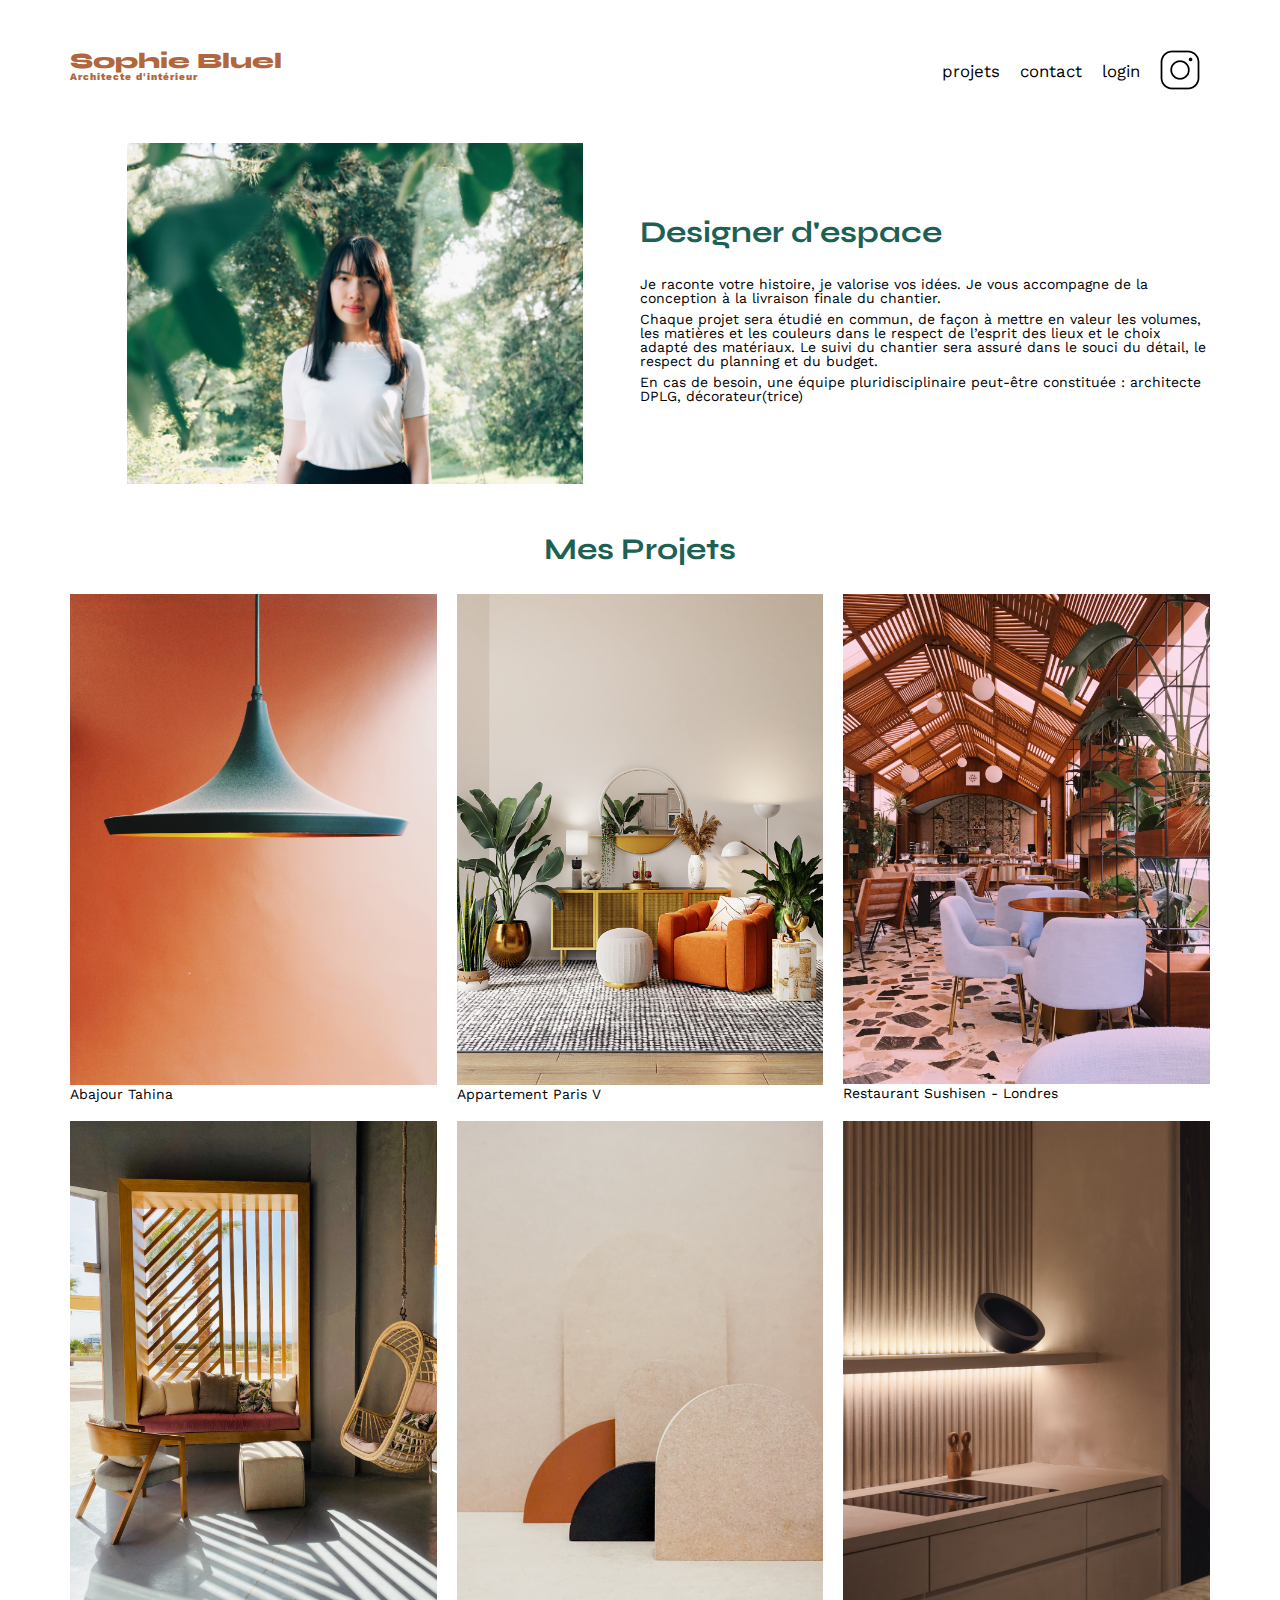
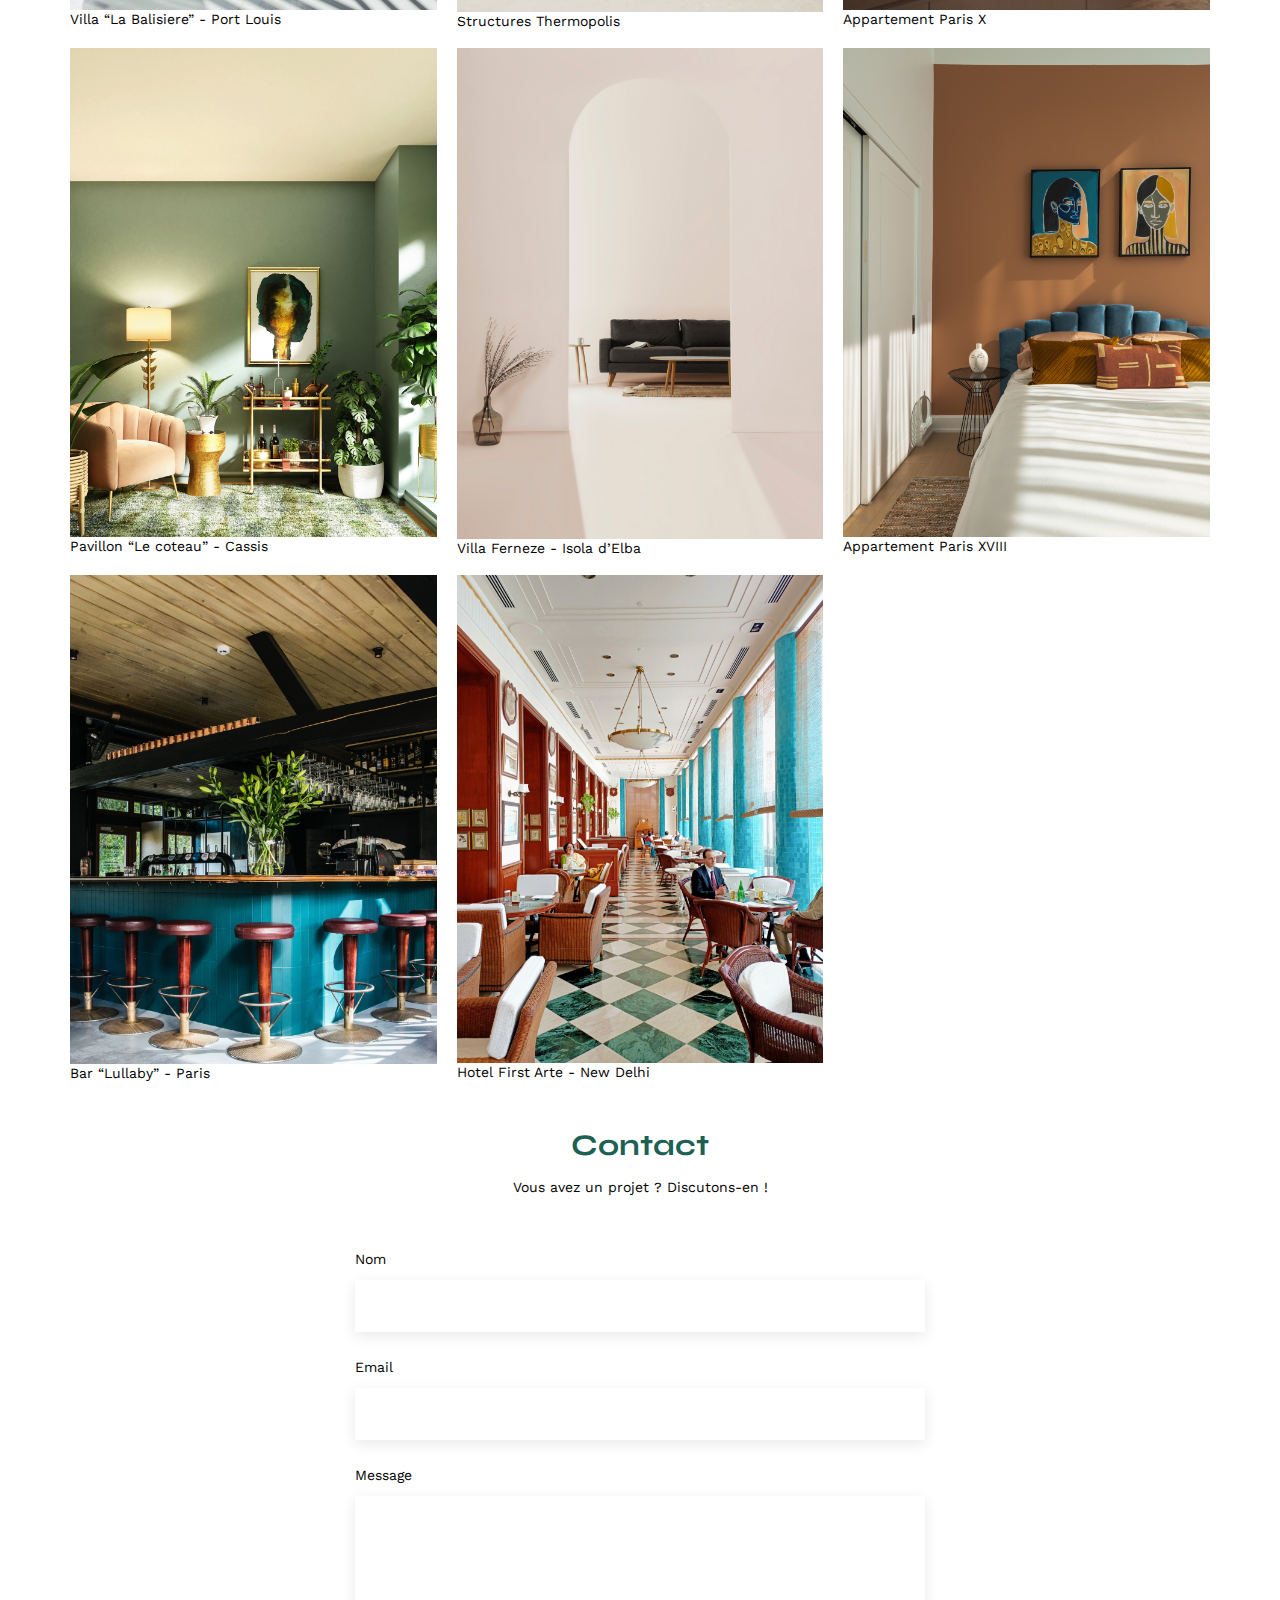
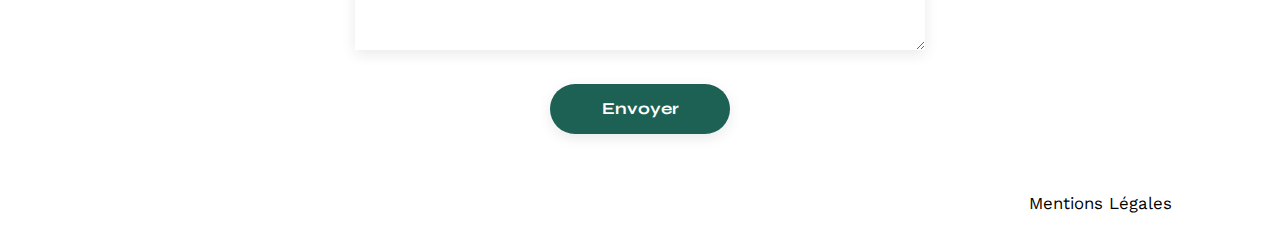
==== FrontEnd/index.html @ 3f6d1828 "Major - Clonage du git source" ====
<!DOCTYPE html>
<html lang="fr">
<head>
	<meta charset="UTF-8">
	<title>Sophie Bluel - Architecte d'intérieur</title>
	<meta name="viewport" content="width=device-width, initial-scale=1.0">
	<link rel="preconnect" href="https://fonts.googleapis.com">
	<link rel="preconnect" href="https://fonts.gstatic.com" crossorigin>
	<link href="https://fonts.googleapis.com/css2?family=Syne:wght@700;800&family=Work+Sans&display=swap" rel="stylesheet">
	<meta name="description" content="">
	<link rel="stylesheet" href="./assets/style.css">
</head>
<body>
<header>
	<h1>Sophie Bluel <span>Architecte d'intérieur</span></h1>
	<nav>
		<ul>
			<li>projets</li>
			<li>contact</li>
			<li>login</li>
			<li><img src="./assets/icons/instagram.png" alt="Instagram"></li>
		</ul>
	</nav>
</header>
<main>
	<section id="introduction">
		<figure>
			<img src="./assets/images/sophie-bluel.png" alt="">
		</figure>
		<article>
			<h2>Designer d'espace</h2>
			<p>Je raconte votre histoire, je valorise vos idées. Je vous accompagne de la conception à la livraison finale du chantier.</p>
			<p>Chaque projet sera étudié en commun, de façon à mettre en valeur les volumes, les matières et les couleurs dans le respect de l’esprit des lieux et le choix adapté des matériaux. Le suivi du chantier sera assuré dans le souci du détail, le respect du planning et du budget.</p>
			<p>En cas de besoin, une équipe pluridisciplinaire peut-être constituée : architecte DPLG, décorateur(trice)</p>
		</article>
	</section>
	<section id="portfolio">
		<h2>Mes Projets</h2>
		<div class="gallery">
			<figure>
				<img src="assets/images/abajour-tahina.png" alt="Abajour Tahina">
				<figcaption>Abajour Tahina</figcaption>
			</figure>
			<figure>
				<img src="assets/images/appartement-paris-v.png" alt="Appartement Paris V">
				<figcaption>Appartement Paris V</figcaption>
			</figure>
			<figure>
				<img src="assets/images/restaurant-sushisen-londres.png" alt="Restaurant Sushisen - Londres">
				<figcaption>Restaurant Sushisen - Londres</figcaption>
			</figure>
			<figure>
				<img src="assets/images/la-balisiere.png" alt="Villa “La Balisiere” - Port Louis">
				<figcaption>Villa “La Balisiere” - Port Louis</figcaption>
			</figure>
			<figure>
				<img src="assets/images/structures-thermopolis.png" alt="Structures Thermopolis">
				<figcaption>Structures Thermopolis</figcaption>
			</figure>
			<figure>
				<img src="assets/images/appartement-paris-x.png" alt="Appartement Paris X">
				<figcaption>Appartement Paris X</figcaption>
			</figure>
			<figure>
				<img src="assets/images/le-coteau-cassis.png" alt="Pavillon “Le coteau” - Cassis">
				<figcaption>Pavillon “Le coteau” - Cassis</figcaption>
			</figure>
			<figure>
				<img src="assets/images/villa-ferneze.png" alt="Villa Ferneze - Isola d’Elba">
				<figcaption>Villa Ferneze - Isola d’Elba</figcaption>
			</figure>
			<figure>
				<img src="assets/images/appartement-paris-xviii.png" alt="Appartement Paris XVIII">
				<figcaption>Appartement Paris XVIII</figcaption>
			</figure>
			<figure>
				<img src="assets/images/bar-lullaby-paris.png" alt="Bar “Lullaby” - Paris">
				<figcaption>Bar “Lullaby” - Paris</figcaption>
			</figure>
			<figure>
				<img src="assets/images/hotel-first-arte-new-delhi.png" alt="Hotel First Arte - New Delhi">
				<figcaption>Hotel First Arte - New Delhi</figcaption>
			</figure>
		</div>
	</section>
	<section id="contact">
		<h2>Contact</h2>
		<p>Vous avez un projet ? Discutons-en !</p>
		<form action="#" method="post">
			<label for="name">Nom</label>
			<input type="text" name="name" id="name">
			<label for="email">Email</label>
			<input type="email" name="email" id="email">
			<label for="message">Message</label>
			<textarea name="message" id="message" cols="30" rows="10"></textarea>
			<input type="submit" value="Envoyer">
		</form>
	</section>
</main>

<footer>
	<nav>
		<ul>
			<li>Mentions Légales</li>
		</ul>
	</nav>
</footer>
</body>
</html>
---- FrontEnd/assets/style.css ----
/* http://meyerweb.com/eric/tools/css/reset/
   v2.0 | 20110126
   License: none (public domain)
*/

html, body, div, span, applet, object, iframe,
h1, h2, h3, h4, h5, h6, p, blockquote, pre,
a, abbr, acronym, address, big, cite, code,
del, dfn, em, img, ins, kbd, q, s, samp,
small, strike, strong, sub, sup, tt, var,
b, u, i, center,
dl, dt, dd, ol, ul, li,
fieldset, form, label, legend,
table, caption, tbody, tfoot, thead, tr, th, td,
article, aside, canvas, details, embed,
figure, figcaption, footer, header, hgroup,
menu, nav, output, ruby, section, summary,
time, mark, audio, video {
	margin: 0;
	padding: 0;
	border: 0;
	font-size: 100%;
	font: inherit;
	vertical-align: baseline;
}
/* HTML5 display-role reset for older browsers */
article, aside, details, figcaption, figure,
footer, header, hgroup, menu, nav, section {
	display: block;
}
body {
	line-height: 1;
}
ol, ul {
	list-style: none;
}
blockquote, q {
	quotes: none;
}
blockquote:before, blockquote:after,
q:before, q:after {
	content: '';
	content: none;
}
table {
	border-collapse: collapse;
	border-spacing: 0;
}
/** end reset css**/
body {
	max-width: 1140px;
	margin:auto;
	font-family: 'Work Sans' ;
	font-size: 14px;
}
header {
	display: flex;
	justify-content: space-between;
	margin: 50px 0
}
section {
	margin: 50px 0
}

h1{
	display: flex;
	flex-direction: column;
	font-family: 'Syne';
	font-size: 22px;
	font-weight: 800;
	color: #B1663C
}

h1 > span {
	font-family: 'Work Sans';
	font-size:10px;
	letter-spacing: 0.1em;
;
}

h2{
	font-family: 'Syne';
	font-weight: 700;
	font-size: 30px;
	color: #1D6154
}
nav ul {
	display: flex;
	align-items: center;
	list-style-type: none;

}
nav li {
	padding: 0 10px;
	font-size: 1.2em;
}

li:hover {
	color: #B1663C;
}
#introduction {
	display: flex;
	align-items: center;
}
#introduction figure {
	flex: 1
}
#introduction img {
	display: block;
	margin: auto;
	width: 80%;
}

#introduction article {
	flex: 1
}
#introduction h2 {
	margin-bottom: 1em;
}

#introduction p {
	margin-bottom: 0.5em;
}
#portfolio h2 {
	text-align: center;
	margin-bottom: 1em;
}
.gallery {
	width: 100%;
	display: grid;
	grid-template-columns: 1fr 1fr 1fr;
	grid-column-gap: 20px;
	grid-row-gap: 20px;
}

.gallery img {
	width: 100%;

}
#contact {
	width: 50%;
margin: auto;
}
#contact > * {
	text-align: center;

}
#contact h2{
	margin-bottom: 20px;
}
#contact form {
	text-align: left;
	margin-top:30px;
	display: flex;
	flex-direction: column;
}

#contact input {
	height: 50px;
	font-size: 1.2em;
	border: none;
	box-shadow: 0px 4px 14px rgba(0, 0, 0, 0.09);
}
#contact label {
	margin: 2em 0 1em 0;
}
#contact textarea {
	border: none;
	box-shadow: 0px 4px 14px rgba(0, 0, 0, 0.09);
}

input[type="submit"]{
	font-family: 'Syne';
	font-weight: 700;
	color: white;
	background-color: #1D6154;
	margin : 2em auto ;
	width: 180px;
	text-align: center;
	border-radius: 60px ;
}

footer nav ul {
	display: flex;
	justify-content: flex-end;
	margin: 2em
}
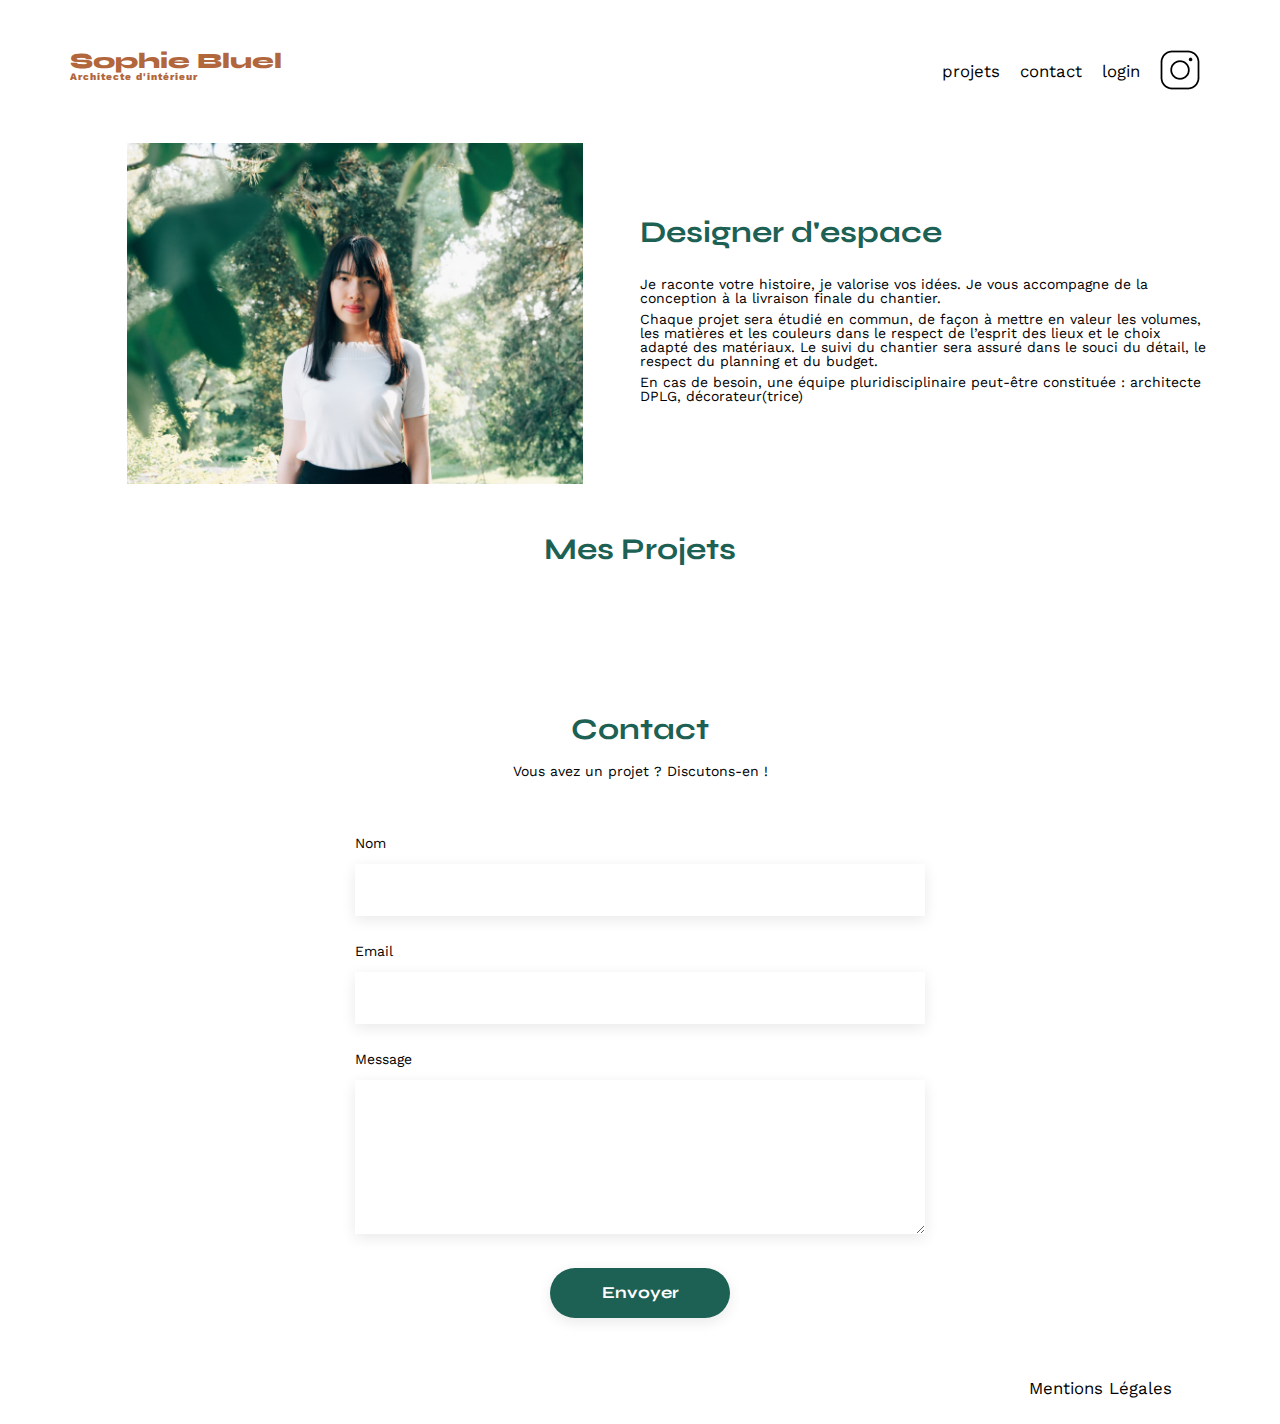
==== commit 8a04d1d1: "Minor - Refactor : Partie dédié à la création des catégories dynamiques + Gestion des filtres de cat" ====
--- a/FrontEnd/index.html
+++ b/FrontEnd/index.html
@@ -1,109 +1,69 @@
 <!DOCTYPE html>
 <html lang="fr">
-<head>
-	<meta charset="UTF-8">
-	<title>Sophie Bluel - Architecte d'intérieur</title>
-	<meta name="viewport" content="width=device-width, initial-scale=1.0">
-	<link rel="preconnect" href="https://fonts.googleapis.com">
-	<link rel="preconnect" href="https://fonts.gstatic.com" crossorigin>
-	<link href="https://fonts.googleapis.com/css2?family=Syne:wght@700;800&family=Work+Sans&display=swap" rel="stylesheet">
-	<meta name="description" content="">
-	<link rel="stylesheet" href="./assets/style.css">
-</head>
-<body>
-<header>
-	<h1>Sophie Bluel <span>Architecte d'intérieur</span></h1>
-	<nav>
-		<ul>
-			<li>projets</li>
-			<li>contact</li>
-			<li>login</li>
-			<li><img src="./assets/icons/instagram.png" alt="Instagram"></li>
-		</ul>
-	</nav>
-</header>
-<main>
-	<section id="introduction">
-		<figure>
-			<img src="./assets/images/sophie-bluel.png" alt="">
-		</figure>
-		<article>
-			<h2>Designer d'espace</h2>
-			<p>Je raconte votre histoire, je valorise vos idées. Je vous accompagne de la conception à la livraison finale du chantier.</p>
-			<p>Chaque projet sera étudié en commun, de façon à mettre en valeur les volumes, les matières et les couleurs dans le respect de l’esprit des lieux et le choix adapté des matériaux. Le suivi du chantier sera assuré dans le souci du détail, le respect du planning et du budget.</p>
-			<p>En cas de besoin, une équipe pluridisciplinaire peut-être constituée : architecte DPLG, décorateur(trice)</p>
-		</article>
-	</section>
-	<section id="portfolio">
-		<h2>Mes Projets</h2>
-		<div class="gallery">
-			<figure>
-				<img src="assets/images/abajour-tahina.png" alt="Abajour Tahina">
-				<figcaption>Abajour Tahina</figcaption>
-			</figure>
-			<figure>
-				<img src="assets/images/appartement-paris-v.png" alt="Appartement Paris V">
-				<figcaption>Appartement Paris V</figcaption>
-			</figure>
-			<figure>
-				<img src="assets/images/restaurant-sushisen-londres.png" alt="Restaurant Sushisen - Londres">
-				<figcaption>Restaurant Sushisen - Londres</figcaption>
-			</figure>
-			<figure>
-				<img src="assets/images/la-balisiere.png" alt="Villa “La Balisiere” - Port Louis">
-				<figcaption>Villa “La Balisiere” - Port Louis</figcaption>
-			</figure>
-			<figure>
-				<img src="assets/images/structures-thermopolis.png" alt="Structures Thermopolis">
-				<figcaption>Structures Thermopolis</figcaption>
-			</figure>
-			<figure>
-				<img src="assets/images/appartement-paris-x.png" alt="Appartement Paris X">
-				<figcaption>Appartement Paris X</figcaption>
-			</figure>
-			<figure>
-				<img src="assets/images/le-coteau-cassis.png" alt="Pavillon “Le coteau” - Cassis">
-				<figcaption>Pavillon “Le coteau” - Cassis</figcaption>
-			</figure>
-			<figure>
-				<img src="assets/images/villa-ferneze.png" alt="Villa Ferneze - Isola d’Elba">
-				<figcaption>Villa Ferneze - Isola d’Elba</figcaption>
-			</figure>
-			<figure>
-				<img src="assets/images/appartement-paris-xviii.png" alt="Appartement Paris XVIII">
-				<figcaption>Appartement Paris XVIII</figcaption>
-			</figure>
-			<figure>
-				<img src="assets/images/bar-lullaby-paris.png" alt="Bar “Lullaby” - Paris">
-				<figcaption>Bar “Lullaby” - Paris</figcaption>
-			</figure>
-			<figure>
-				<img src="assets/images/hotel-first-arte-new-delhi.png" alt="Hotel First Arte - New Delhi">
-				<figcaption>Hotel First Arte - New Delhi</figcaption>
-			</figure>
-		</div>
-	</section>
-	<section id="contact">
-		<h2>Contact</h2>
-		<p>Vous avez un projet ? Discutons-en !</p>
-		<form action="#" method="post">
-			<label for="name">Nom</label>
-			<input type="text" name="name" id="name">
-			<label for="email">Email</label>
-			<input type="email" name="email" id="email">
-			<label for="message">Message</label>
-			<textarea name="message" id="message" cols="30" rows="10"></textarea>
-			<input type="submit" value="Envoyer">
-		</form>
-	</section>
-</main>
+  <head>
+    <meta charset="UTF-8" />
+    <title>Sophie Bluel - Architecte d'intérieur</title>
+    <meta name="viewport" content="width=device-width, initial-scale=1.0" />
+    <link rel="preconnect" href="https://fonts.googleapis.com" />
+    <link rel="preconnect" href="https://fonts.gstatic.com" crossorigin />
+    <link href="https://fonts.googleapis.com/css2?family=Syne:wght@700;800&family=Work+Sans&display=swap" rel="stylesheet" />
+    <meta name="description" content="" />
+    <link rel="stylesheet" href="./assets/style.css" />
+  </head>
+  <body>
+    <header>
+      <h1>Sophie Bluel <span>Architecte d'intérieur</span></h1>
+      <nav>
+        <ul>
+          <li>projets</li>
+          <li>contact</li>
+          <li>login</li>
+          <li><img src="./assets/icons/instagram.png" alt="Instagram" /></li>
+        </ul>
+      </nav>
+    </header>
+    <main>
+      <section id="introduction">
+        <figure>
+          <img src="./assets/images/sophie-bluel.png" alt="" />
+        </figure>
+        <article>
+          <h2>Designer d'espace</h2>
+          <p>Je raconte votre histoire, je valorise vos idées. Je vous accompagne de la conception à la livraison finale du chantier.</p>
+          <p>
+            Chaque projet sera étudié en commun, de façon à mettre en valeur les volumes, les matières et les couleurs dans le respect de l’esprit des lieux et le choix adapté des matériaux. Le suivi
+            du chantier sera assuré dans le souci du détail, le respect du planning et du budget.
+          </p>
+          <p>En cas de besoin, une équipe pluridisciplinaire peut-être constituée : architecte DPLG, décorateur(trice)</p>
+        </article>
+      </section>
+      <section id="portfolio">
+        <h2>Mes Projets</h2>
+        <div class="filters"></div>
+        <div class="gallery"></div>
+      </section>
+      <section id="contact">
+        <h2>Contact</h2>
+        <p>Vous avez un projet ? Discutons-en !</p>
+        <form action="#" method="post">
+          <label for="name">Nom</label>
+          <input type="text" name="name" id="name" />
+          <label for="email">Email</label>
+          <input type="email" name="email" id="email" />
+          <label for="message">Message</label>
+          <textarea name="message" id="message" cols="30" rows="10"></textarea>
+          <input type="submit" value="Envoyer" />
+        </form>
+      </section>
+    </main>
 
-<footer>
-	<nav>
-		<ul>
-			<li>Mentions Légales</li>
-		</ul>
-	</nav>
-</footer>
-</body>
+    <footer>
+      <nav>
+        <ul>
+          <li>Mentions Légales</li>
+        </ul>
+      </nav>
+    </footer>
+    <script async defer src="./scriptApi.js"></script>
+  </body>
 </html>
--- a/FrontEnd/assets/style.css
+++ b/FrontEnd/assets/style.css
@@ -3,186 +3,299 @@
    License: none (public domain)
 */
 
-html, body, div, span, applet, object, iframe,
-h1, h2, h3, h4, h5, h6, p, blockquote, pre,
-a, abbr, acronym, address, big, cite, code,
-del, dfn, em, img, ins, kbd, q, s, samp,
-small, strike, strong, sub, sup, tt, var,
-b, u, i, center,
-dl, dt, dd, ol, ul, li,
-fieldset, form, label, legend,
-table, caption, tbody, tfoot, thead, tr, th, td,
-article, aside, canvas, details, embed,
-figure, figcaption, footer, header, hgroup,
-menu, nav, output, ruby, section, summary,
-time, mark, audio, video {
-	margin: 0;
-	padding: 0;
-	border: 0;
-	font-size: 100%;
-	font: inherit;
-	vertical-align: baseline;
+html,
+body,
+div,
+span,
+applet,
+object,
+iframe,
+h1,
+h2,
+h3,
+h4,
+h5,
+h6,
+p,
+blockquote,
+pre,
+a,
+abbr,
+acronym,
+address,
+big,
+cite,
+code,
+del,
+dfn,
+em,
+img,
+ins,
+kbd,
+q,
+s,
+samp,
+small,
+strike,
+strong,
+sub,
+sup,
+tt,
+var,
+b,
+u,
+i,
+center,
+dl,
+dt,
+dd,
+ol,
+ul,
+li,
+fieldset,
+form,
+label,
+legend,
+table,
+caption,
+tbody,
+tfoot,
+thead,
+tr,
+th,
+td,
+article,
+aside,
+canvas,
+details,
+embed,
+figure,
+figcaption,
+footer,
+header,
+hgroup,
+menu,
+nav,
+output,
+ruby,
+section,
+summary,
+time,
+mark,
+audio,
+video {
+  margin: 0;
+  padding: 0;
+  border: 0;
+  font-size: 100%;
+  font: inherit;
+  vertical-align: baseline;
 }
 /* HTML5 display-role reset for older browsers */
-article, aside, details, figcaption, figure,
-footer, header, hgroup, menu, nav, section {
-	display: block;
+article,
+aside,
+details,
+figcaption,
+figure,
+footer,
+header,
+hgroup,
+menu,
+nav,
+section {
+  display: block;
 }
 body {
-	line-height: 1;
-}
-ol, ul {
-	list-style: none;
-}
-blockquote, q {
-	quotes: none;
-}
-blockquote:before, blockquote:after,
-q:before, q:after {
-	content: '';
-	content: none;
+  line-height: 1;
+}
+ol,
+ul {
+  list-style: none;
+}
+blockquote,
+q {
+  quotes: none;
+}
+blockquote:before,
+blockquote:after,
+q:before,
+q:after {
+  content: "";
+  content: none;
 }
 table {
-	border-collapse: collapse;
-	border-spacing: 0;
+  border-collapse: collapse;
+  border-spacing: 0;
 }
 /** end reset css**/
 body {
-	max-width: 1140px;
-	margin:auto;
-	font-family: 'Work Sans' ;
-	font-size: 14px;
+  max-width: 1140px;
+  margin: auto;
+  font-family: "Work Sans";
+  font-size: 14px;
 }
 header {
-	display: flex;
-	justify-content: space-between;
-	margin: 50px 0
+  display: flex;
+  justify-content: space-between;
+  margin: 50px 0;
 }
 section {
-	margin: 50px 0
-}
-
-h1{
-	display: flex;
-	flex-direction: column;
-	font-family: 'Syne';
-	font-size: 22px;
-	font-weight: 800;
-	color: #B1663C
+  margin: 50px 0;
+}
+
+h1 {
+  display: flex;
+  flex-direction: column;
+  font-family: "Syne";
+  font-size: 22px;
+  font-weight: 800;
+  color: #b1663c;
 }
 
 h1 > span {
-	font-family: 'Work Sans';
-	font-size:10px;
-	letter-spacing: 0.1em;
-;
-}
-
-h2{
-	font-family: 'Syne';
-	font-weight: 700;
-	font-size: 30px;
-	color: #1D6154
+  font-family: "Work Sans";
+  font-size: 10px;
+  letter-spacing: 0.1em;
+}
+
+h2 {
+  font-family: "Syne";
+  font-weight: 700;
+  font-size: 30px;
+  color: #1d6154;
 }
 nav ul {
-	display: flex;
-	align-items: center;
-	list-style-type: none;
-
+  display: flex;
+  align-items: center;
+  list-style-type: none;
 }
 nav li {
-	padding: 0 10px;
-	font-size: 1.2em;
+  padding: 0 10px;
+  font-size: 1.2em;
 }
 
 li:hover {
-	color: #B1663C;
+  color: #b1663c;
 }
 #introduction {
-	display: flex;
-	align-items: center;
+  display: flex;
+  align-items: center;
 }
 #introduction figure {
-	flex: 1
+  flex: 1;
 }
 #introduction img {
-	display: block;
-	margin: auto;
-	width: 80%;
+  display: block;
+  margin: auto;
+  width: 80%;
 }
 
 #introduction article {
-	flex: 1
+  flex: 1;
 }
 #introduction h2 {
-	margin-bottom: 1em;
+  margin-bottom: 1em;
 }
 
 #introduction p {
-	margin-bottom: 0.5em;
+  margin-bottom: 0.5em;
 }
 #portfolio h2 {
-	text-align: center;
-	margin-bottom: 1em;
-}
+  text-align: center;
+  margin-bottom: 1em;
+}
+
+.filters {
+  display: flex;
+  flex-direction: row;
+  justify-content: center;
+  gap: 10px;
+  margin: 50px;
+}
+
+/* Pour JS */
+.hidden {
+  display: none;
+}
+
+.filters_button {
+  display: flex;
+  align-items: center;
+
+  height: 37px;
+  gap: 0px;
+  border-radius: 60px;
+  border: 1.5px solid #1d6154;
+  color: #1d6154;
+  background-color: white;
+  padding: 9px 15px;
+
+  font-family: Syne;
+  font-size: 16px;
+  font-weight: 700;
+  text-align: center;
+}
+
+.filters_button:focus {
+  background-color: #1d6154;
+  color: white;
+}
+
 .gallery {
-	width: 100%;
-	display: grid;
-	grid-template-columns: 1fr 1fr 1fr;
-	grid-column-gap: 20px;
-	grid-row-gap: 20px;
+  width: 100%;
+  display: grid;
+  grid-template-columns: 1fr 1fr 1fr;
+  grid-column-gap: 20px;
+  grid-row-gap: 20px;
 }
 
 .gallery img {
-	width: 100%;
-
+  width: 100%;
 }
 #contact {
-	width: 50%;
-margin: auto;
+  width: 50%;
+  margin: auto;
 }
 #contact > * {
-	text-align: center;
-
-}
-#contact h2{
-	margin-bottom: 20px;
+  text-align: center;
+}
+#contact h2 {
+  margin-bottom: 20px;
 }
 #contact form {
-	text-align: left;
-	margin-top:30px;
-	display: flex;
-	flex-direction: column;
+  text-align: left;
+  margin-top: 30px;
+  display: flex;
+  flex-direction: column;
 }
 
 #contact input {
-	height: 50px;
-	font-size: 1.2em;
-	border: none;
-	box-shadow: 0px 4px 14px rgba(0, 0, 0, 0.09);
+  height: 50px;
+  font-size: 1.2em;
+  border: none;
+  box-shadow: 0px 4px 14px rgba(0, 0, 0, 0.09);
 }
 #contact label {
-	margin: 2em 0 1em 0;
+  margin: 2em 0 1em 0;
 }
 #contact textarea {
-	border: none;
-	box-shadow: 0px 4px 14px rgba(0, 0, 0, 0.09);
-}
-
-input[type="submit"]{
-	font-family: 'Syne';
-	font-weight: 700;
-	color: white;
-	background-color: #1D6154;
-	margin : 2em auto ;
-	width: 180px;
-	text-align: center;
-	border-radius: 60px ;
+  border: none;
+  box-shadow: 0px 4px 14px rgba(0, 0, 0, 0.09);
+}
+
+input[type="submit"] {
+  font-family: "Syne";
+  font-weight: 700;
+  color: white;
+  background-color: #1d6154;
+  margin: 2em auto;
+  width: 180px;
+  text-align: center;
+  border-radius: 60px;
 }
 
 footer nav ul {
-	display: flex;
-	justify-content: flex-end;
-	margin: 2em
-}
-
+  display: flex;
+  justify-content: flex-end;
+  margin: 2em;
+}
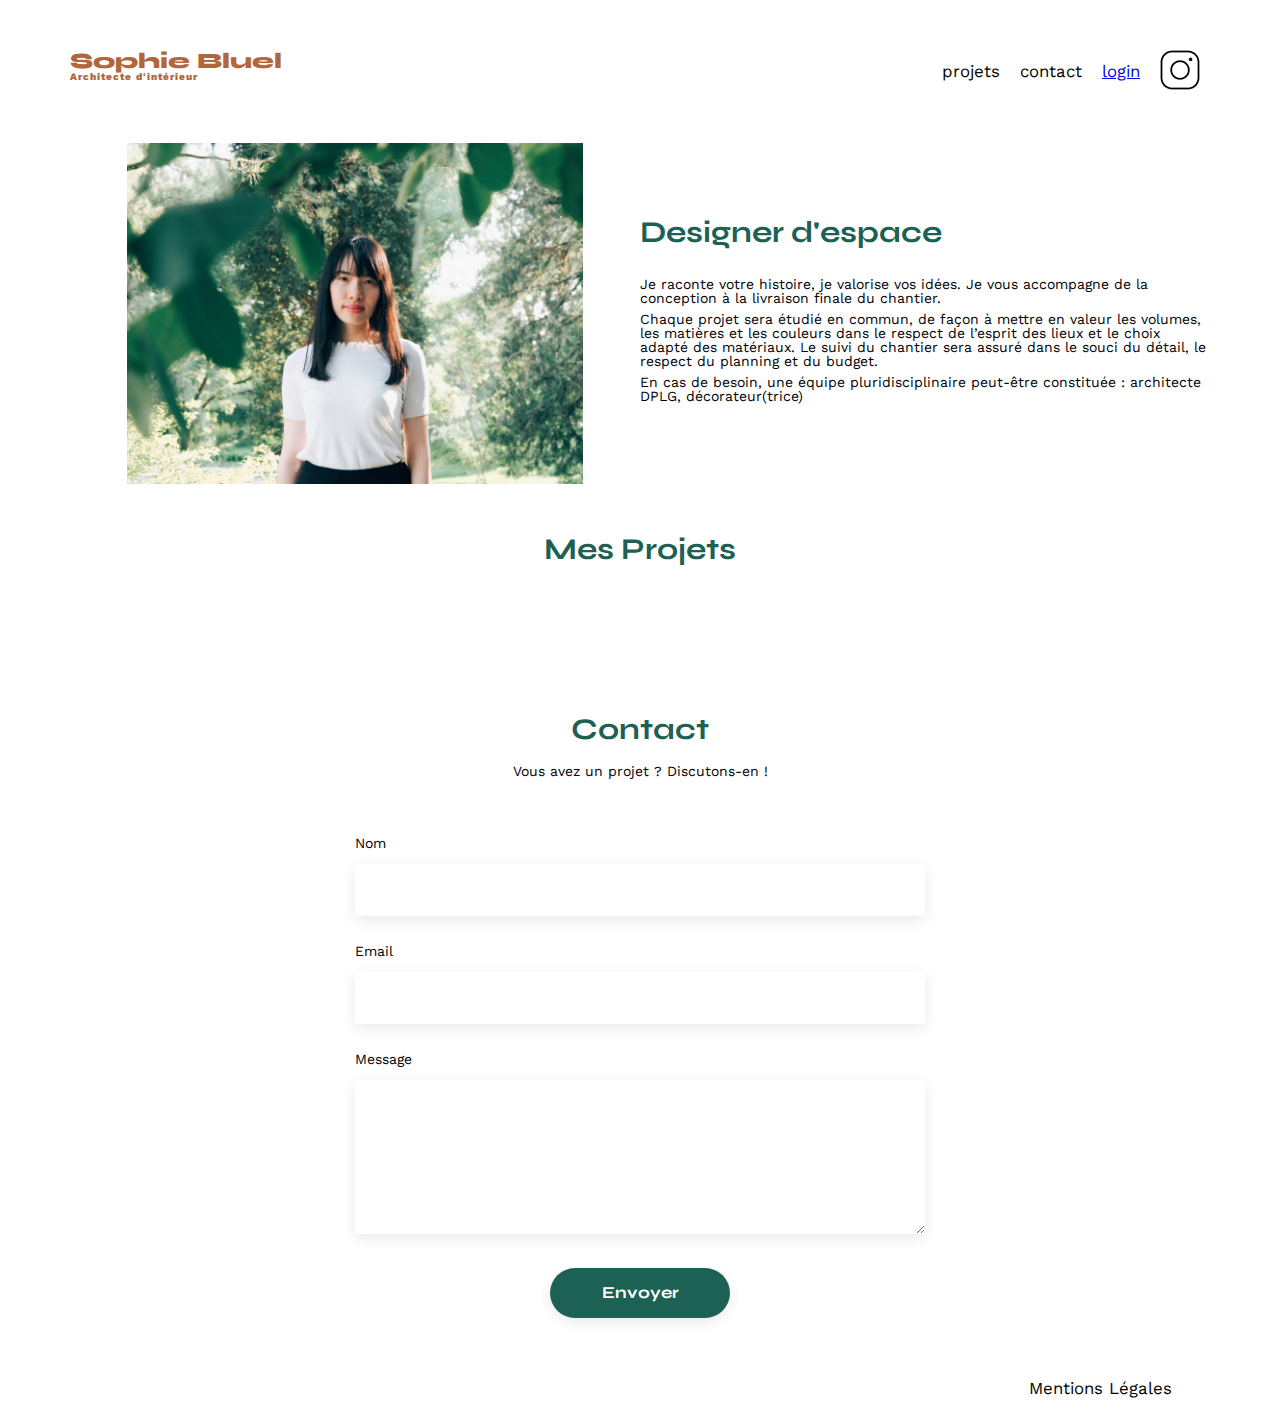
==== commit 5d4a765c: "Major - Feat : Création de la page login html + Création du JavaScript pour la gestion du login" ====
--- a/FrontEnd/index.html
+++ b/FrontEnd/index.html
@@ -17,7 +17,7 @@
         <ul>
           <li>projets</li>
           <li>contact</li>
-          <li>login</li>
+          <li><a href="login.html">login</a></li>
           <li><img src="./assets/icons/instagram.png" alt="Instagram" /></li>
         </ul>
       </nav>
--- a/FrontEnd/assets/style.css
+++ b/FrontEnd/assets/style.css
@@ -252,35 +252,47 @@
 .gallery img {
   width: 100%;
 }
-#contact {
+#contact,
+#login {
   width: 50%;
   margin: auto;
 }
-#contact > * {
-  text-align: center;
-}
-#contact h2 {
+#contact > *,
+#login > * {
+  text-align: center;
+}
+#contact h2,
+#login h2 {
   margin-bottom: 20px;
 }
-#contact form {
+#contact form,
+#login form {
   text-align: left;
   margin-top: 30px;
   display: flex;
   flex-direction: column;
 }
 
-#contact input {
+#contact input,
+#login input {
   height: 50px;
   font-size: 1.2em;
   border: none;
   box-shadow: 0px 4px 14px rgba(0, 0, 0, 0.09);
 }
-#contact label {
+#contact label,
+#login label {
   margin: 2em 0 1em 0;
 }
 #contact textarea {
   border: none;
   box-shadow: 0px 4px 14px rgba(0, 0, 0, 0.09);
+}
+
+#login a {
+  text-align: center;
+  text-decoration: underline;
+  color: #3d3d3d;
 }
 
 input[type="submit"] {
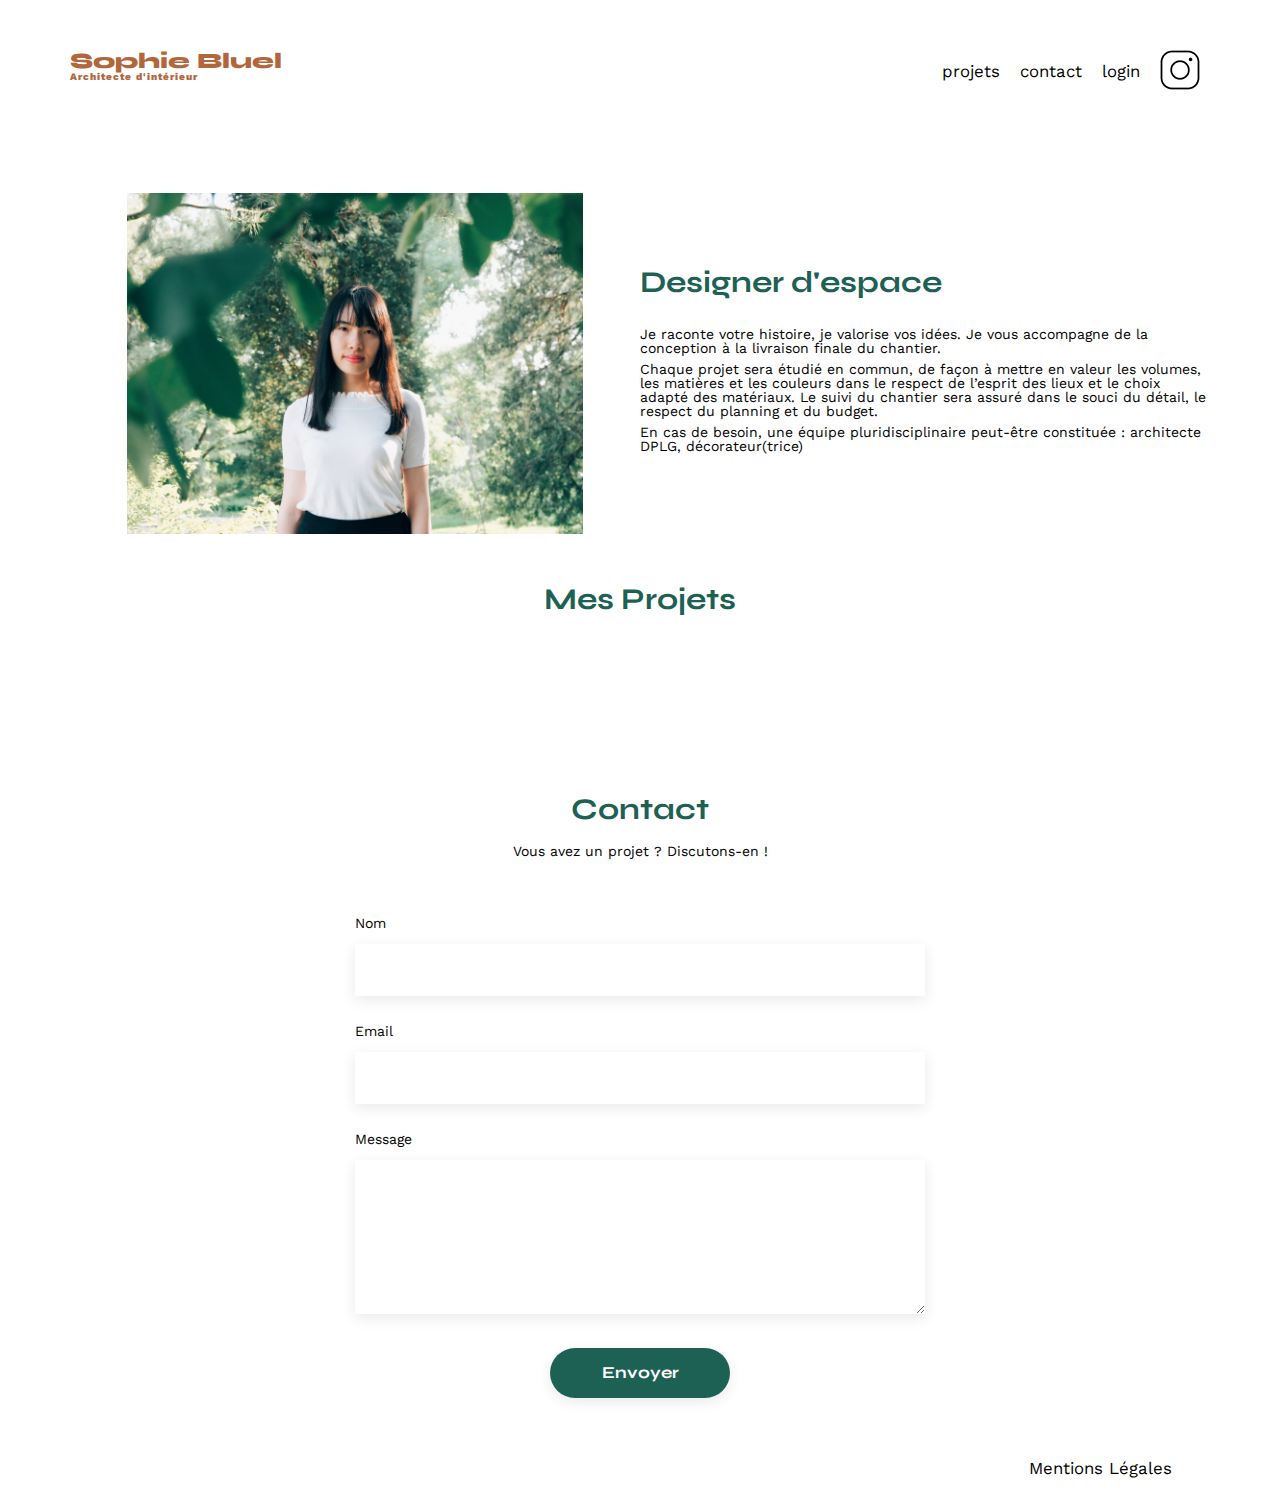
==== commit 68c5664c: "Major - Feat : Design de la modale + début du script lié. Refactor : Script javascript gérant le log" ====
--- a/FrontEnd/index.html
+++ b/FrontEnd/index.html
@@ -9,18 +9,114 @@
     <link href="https://fonts.googleapis.com/css2?family=Syne:wght@700;800&family=Work+Sans&display=swap" rel="stylesheet" />
     <meta name="description" content="" />
     <link rel="stylesheet" href="./assets/style.css" />
+    <link rel="stylesheet" href="./assets/style_editor.css" />
+    <link
+      rel="stylesheet"
+      href="https://cdnjs.cloudflare.com/ajax/libs/font-awesome/6.2.1/css/all.min.css"
+      integrity="sha512-MV7K8+y+gLIBoVD59lQIYicR65iaqukzvf/nwasF0nqhPay5w/9lJmVM2hMDcnK1OnMGCdVK+iQrJ7lzPJQd1w=="
+      crossorigin="anonymous"
+      referrerpolicy="no-referrer"
+    />
   </head>
   <body>
+    <div id="modale_overlay" class="hidden">
+      <div id="modale_main" class="hidden">
+        <section id="modale_main-header">
+          <i class="fa-solid fa-xmark" style="color: #808080"></i>
+          <h3>Galerie photo</h3>
+        </section>
+        <section id="photos_projects">
+          <section class="card_image">
+            <img alt="Abajour Tahina" src="http://localhost:5678/images/abajour-tahina1651286843956.png" />
+            <a href="#"><i class="fa-solid fa-trash-can"></i></a>
+          </section>
+          <section class="card_image">
+            <img alt="Abajour Tahina" src="http://localhost:5678/images/abajour-tahina1651286843956.png" />
+            <a href="#"><i class="fa-solid fa-trash-can"></i></a>
+          </section>
+          <section class="card_image">
+            <img alt="Abajour Tahina" src="http://localhost:5678/images/abajour-tahina1651286843956.png" />
+            <a href="#"><i class="fa-solid fa-trash-can"></i></a>
+          </section>
+          <section class="card_image">
+            <img alt="Abajour Tahina" src="http://localhost:5678/images/abajour-tahina1651286843956.png" />
+            <a href="#"><i class="fa-solid fa-trash-can"></i></a>
+          </section>
+
+          <section class="card_image">
+            <img alt="Abajour Tahina" src="http://localhost:5678/images/abajour-tahina1651286843956.png" />
+            <a href="#"><i class="fa-solid fa-trash-can"></i></a>
+          </section>
+          <section class="card_image">
+            <img alt="Abajour Tahina" src="http://localhost:5678/images/abajour-tahina1651286843956.png" />
+            <a href="#"><i class="fa-solid fa-trash-can"></i></a>
+          </section>
+          <section class="card_image">
+            <img alt="Abajour Tahina" src="http://localhost:5678/images/abajour-tahina1651286843956.png" />
+            <a href="#"><i class="fa-solid fa-trash-can"></i></a>
+          </section>
+          <section class="card_image">
+            <img alt="Abajour Tahina" src="http://localhost:5678/images/abajour-tahina1651286843956.png" />
+            <a href="#"><i class="fa-solid fa-trash-can"></i></a>
+          </section>
+
+          <section class="card_image">
+            <img alt="Abajour Tahina" src="http://localhost:5678/images/abajour-tahina1651286843956.png" />
+            <a href="#"><i class="fa-solid fa-trash-can"></i></a>
+          </section>
+          <section class="card_image">
+            <img alt="Abajour Tahina" src="http://localhost:5678/images/abajour-tahina1651286843956.png" />
+            <a href="#"><i class="fa-solid fa-trash-can"></i></a>
+          </section>
+          <section class="card_image">
+            <img alt="Abajour Tahina" src="http://localhost:5678/images/abajour-tahina1651286843956.png" />
+            <a href="#"><i class="fa-solid fa-trash-can"></i></a>
+          </section>
+        </section>
+        <section class="modale-footer">
+          <button>Ajouter une photo</button>
+        </section>
+      </div>
+      <div id="modale_add" class="hidden">
+        <section id="modale_add-header">
+          <i class="fa-solid fa-xmark"></i>
+          <h3>Ajout photo</h3>
+          <form action="#" method="post">
+            <label id="add_photo">
+              <input type="file" id="image-upload" name="image-upload" accept="image/*" required />
+              <i class="fa-regular fa-image"></i>
+              <button>+ Ajout photo</button>
+              <p>jpg, png : 4mo max</p>
+            </label>
+            <label for="titre">Titre</label>
+            <input type="text" name="titre" id="titre" required />
+            <label for="categorie">Catégorie</label>
+            <input type="text" name="categorie" id="categorie" required />
+          </form>
+        </section>
+        <section class="modale-footer">
+          <button>Valider</button>
+        </section>
+      </div>
+    </div>
+
     <header>
-      <h1>Sophie Bluel <span>Architecte d'intérieur</span></h1>
-      <nav>
-        <ul>
-          <li>projets</li>
-          <li>contact</li>
-          <li><a href="login.html">login</a></li>
-          <li><img src="./assets/icons/instagram.png" alt="Instagram" /></li>
-        </ul>
-      </nav>
+      <div class="admin_mode hidden banner">
+        <i class="fa-regular fa-pen-to-square"></i>
+        <p>Mode édition</p>
+      </div>
+      <div id="header">
+        <h1>Sophie Bluel <span>Architecte d'intérieur</span></h1>
+        <nav>
+          <ul>
+            <li>projets</li>
+            <li>contact</li>
+            <li><a href="login.html">login</a></li>
+            <li class="admin_mode hidden"><a href="#">logout</a></li>
+            <li><img src="./assets/icons/instagram.png" alt="Instagram" /></li>
+          </ul>
+        </nav>
+      </div>
     </header>
     <main>
       <section id="introduction">
@@ -38,7 +134,14 @@
         </article>
       </section>
       <section id="portfolio">
-        <h2>Mes Projets</h2>
+        <div id="mes_projets">
+          <h2>Mes Projets</h2>
+          <a href="#" class="boutton_modifier admin_mode hidden">
+            <i class="fa-regular fa-pen-to-square"></i>
+            <p class="admin_mode">modifier</p>
+          </a>
+        </div>
+        <div class="admin_mode"></div>
         <div class="filters"></div>
         <div class="gallery"></div>
       </section>
@@ -65,5 +168,6 @@
       </nav>
     </footer>
     <script async defer src="./scriptApi.js"></script>
+    <script src="./scriptAdminMode.js"></script>
   </body>
 </html>
--- a/FrontEnd/assets/style.css
+++ b/FrontEnd/assets/style.css
@@ -134,7 +134,7 @@
   font-family: "Work Sans";
   font-size: 14px;
 }
-header {
+#header {
   display: flex;
   justify-content: space-between;
   margin: 50px 0;
@@ -173,6 +173,10 @@
   padding: 0 10px;
   font-size: 1.2em;
 }
+nav a {
+  text-decoration: none;
+  color: black;
+}
 
 li:hover {
   color: #b1663c;
@@ -201,6 +205,8 @@
   margin-bottom: 0.5em;
 }
 #portfolio h2 {
+  display: flex;
+  flex-direction: row;
   text-align: center;
   margin-bottom: 1em;
 }
@@ -215,7 +221,7 @@
 
 /* Pour JS */
 .hidden {
-  display: none;
+  display: none !important;
 }
 
 .filters_button {
@@ -252,47 +258,35 @@
 .gallery img {
   width: 100%;
 }
-#contact,
-#login {
+#contact {
   width: 50%;
   margin: auto;
 }
-#contact > *,
-#login > * {
+#contact > * {
   text-align: center;
 }
-#contact h2,
-#login h2 {
+#contact h2 {
   margin-bottom: 20px;
 }
-#contact form,
-#login form {
+#contact form {
   text-align: left;
   margin-top: 30px;
   display: flex;
   flex-direction: column;
 }
 
-#contact input,
-#login input {
+#contact input {
   height: 50px;
   font-size: 1.2em;
   border: none;
   box-shadow: 0px 4px 14px rgba(0, 0, 0, 0.09);
 }
-#contact label,
-#login label {
+#contact label {
   margin: 2em 0 1em 0;
 }
 #contact textarea {
   border: none;
   box-shadow: 0px 4px 14px rgba(0, 0, 0, 0.09);
-}
-
-#login a {
-  text-align: center;
-  text-decoration: underline;
-  color: #3d3d3d;
 }
 
 input[type="submit"] {
--- a/FrontEnd/assets/style_editor.css
+++ b/FrontEnd/assets/style_editor.css
@@ -0,0 +1,240 @@
+/* Pour JS */
+
+/* Modale */
+#modale_overlay {
+  display: flex;
+  position: fixed;
+  justify-content: center;
+  align-items: center;
+  width: 100%;
+  height: 100%;
+  background-color: rgba(128, 128, 128, 0.5);
+  font-size: 50px;
+  left: 0;
+}
+
+/* Fenêtre principale de la modale */
+
+#modale_main {
+  display: flex;
+  flex-direction: column;
+  position: fixed;
+  justify-content: center;
+  align-items: center;
+  width: 800px;
+  height: 800px;
+  background-color: white;
+  font-size: 50px;
+  border-radius: 10px;
+}
+
+#modale_main-header i {
+  display: flex;
+  justify-content: flex-end;
+  align-items: end;
+  font-size: 30px;
+  margin-right: -290px;
+  margin-top: -100px;
+}
+
+#modale_main-header h3 {
+  padding: 20px;
+  font-size: 20px;
+}
+
+#photos_projects {
+  display: flex;
+  flex-direction: row;
+  flex-wrap: wrap;
+  justify-content: flex-start;
+  height: 60%;
+  width: 60%;
+  gap: 2%;
+
+  margin-top: -30px;
+}
+
+.card_image {
+  display: flex;
+  flex-direction: row;
+  width: 18%;
+  height: 30%;
+  margin: 0;
+}
+
+.card_image img {
+  object-fit: cover;
+  width: 100%;
+  padding: 0;
+}
+
+.card_image i {
+  display: flex;
+  justify-content: center;
+  align-items: center;
+  font-size: 15px;
+  margin: 5px -30px 0px -25px;
+  color: white;
+  background-color: black;
+  border-radius: 3px;
+  height: 20px;
+  width: 20px;
+}
+
+.modale-footer {
+  display: flex;
+  justify-content: center;
+  align-items: center;
+  margin: 0;
+  width: 420px;
+  border-top: solid rgba(128, 128, 128, 0.5) 2px;
+  padding-top: 20px;
+}
+
+.modale-footer button {
+  display: flex;
+  justify-content: center;
+  align-items: center;
+  font-family: "Syne";
+  font-size: 17px;
+  height: 50px;
+  width: 100%;
+  font-weight: 700;
+  color: white;
+  background-color: #1d6154;
+  width: 250px;
+  text-align: center;
+  border-radius: 60px;
+}
+
+/* Fenetre de la modale n°2 */
+#modale_add {
+  display: flex;
+  flex-direction: column;
+  position: fixed;
+  justify-content: center;
+  align-items: center;
+  width: 800px;
+  height: 800px;
+  background-color: white;
+  font-size: 50px;
+  border-radius: 10px;
+}
+
+#modale_add-header i {
+  display: flex;
+  justify-content: flex-end;
+  align-items: end;
+  font-size: 30px;
+  margin-right: -100px;
+  margin-top: -100px;
+}
+
+#modale_add-header h3 {
+  display: flex;
+  justify-content: center;
+  padding: 20px;
+  font-size: 20px;
+}
+
+#modale_add form {
+  text-align: left;
+  display: flex;
+  flex-direction: column;
+  align-items: flex-start;
+}
+
+#modale_add input {
+  height: 50px;
+  width: 400px;
+  font-size: 20px;
+  border: none;
+  box-shadow: 0px 4px 14px rgba(0, 0, 0, 0.1);
+}
+
+#modale_add label {
+  font-size: 20px;
+  padding-top: 20px;
+  padding-bottom: 20px;
+}
+
+#modale_add #image-upload {
+  display: none;
+}
+
+#add_photo {
+  display: flex;
+  flex-direction: column;
+  justify-content: center;
+  align-items: center;
+  height: 170px;
+  width: 420px;
+  background-color: #e8f1f6;
+}
+
+#add_photo i {
+  display: flex;
+  flex-direction: column;
+  justify-content: center;
+  align-items: center;
+  color: #cbd6dc;
+  font-size: 76px;
+  margin: auto;
+}
+
+#add_photo button {
+  border: none;
+  color: #306685;
+  font-size: 14px;
+  background-color: #cbd6dc;
+  padding: 10px 40px;
+  border-radius: 20px;
+}
+
+#add_photo p {
+  font-size: 10px;
+  padding-top: 20px;
+}
+
+/* HEADER */
+header {
+  display: flex;
+  flex-direction: column;
+}
+
+.banner {
+  display: flex;
+  left: 0;
+  position: fixed;
+  flex-direction: row;
+  justify-content: center;
+  align-items: center;
+  height: 35px;
+  width: 100%;
+  background-color: black;
+  color: white;
+}
+
+#mes_projets {
+  display: flex;
+  justify-content: center;
+  align-items: center;
+}
+
+#mes_projets a {
+  display: flex;
+  justify-content: center;
+  align-items: center;
+  text-decoration: none;
+  color: black;
+}
+
+#mes_projets i,
+#mes_projets p {
+  padding-bottom: 25px;
+  padding-right: 10px;
+}
+
+#mes_projets i {
+  padding-left: 30px;
+}
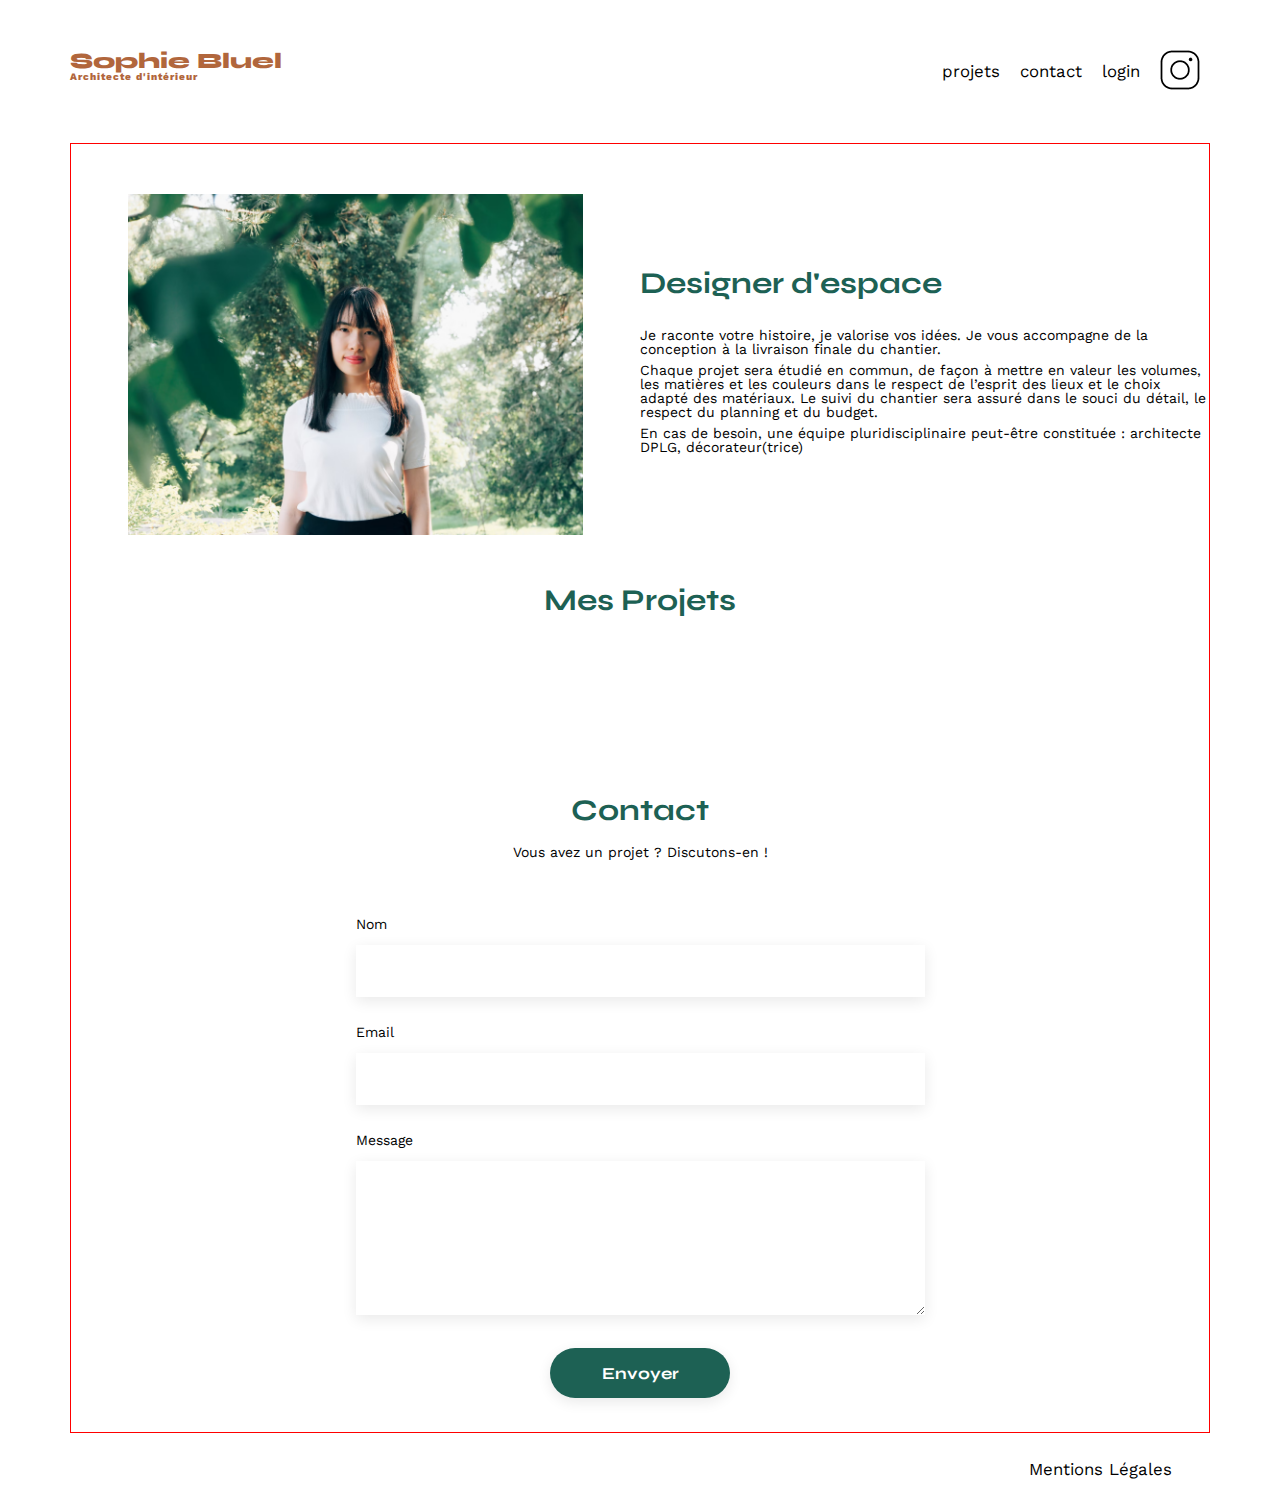
==== commit 9b905388: "Major - Feat : Gestion javascript du comportement de la modale - Fix : Style CSS de la modale" ====
--- a/FrontEnd/index.html
+++ b/FrontEnd/index.html
@@ -22,80 +22,38 @@
     <div id="modale_overlay" class="hidden">
       <div id="modale_main" class="hidden">
         <section id="modale_main-header">
-          <i class="fa-solid fa-xmark" style="color: #808080"></i>
+          <a class="xmark_main" href="#"><i class="fa-solid fa-xmark"></i></a>
           <h3>Galerie photo</h3>
         </section>
-        <section id="photos_projects">
-          <section class="card_image">
-            <img alt="Abajour Tahina" src="http://localhost:5678/images/abajour-tahina1651286843956.png" />
-            <a href="#"><i class="fa-solid fa-trash-can"></i></a>
-          </section>
-          <section class="card_image">
-            <img alt="Abajour Tahina" src="http://localhost:5678/images/abajour-tahina1651286843956.png" />
-            <a href="#"><i class="fa-solid fa-trash-can"></i></a>
-          </section>
-          <section class="card_image">
-            <img alt="Abajour Tahina" src="http://localhost:5678/images/abajour-tahina1651286843956.png" />
-            <a href="#"><i class="fa-solid fa-trash-can"></i></a>
-          </section>
-          <section class="card_image">
-            <img alt="Abajour Tahina" src="http://localhost:5678/images/abajour-tahina1651286843956.png" />
-            <a href="#"><i class="fa-solid fa-trash-can"></i></a>
-          </section>
-
-          <section class="card_image">
-            <img alt="Abajour Tahina" src="http://localhost:5678/images/abajour-tahina1651286843956.png" />
-            <a href="#"><i class="fa-solid fa-trash-can"></i></a>
-          </section>
-          <section class="card_image">
-            <img alt="Abajour Tahina" src="http://localhost:5678/images/abajour-tahina1651286843956.png" />
-            <a href="#"><i class="fa-solid fa-trash-can"></i></a>
-          </section>
-          <section class="card_image">
-            <img alt="Abajour Tahina" src="http://localhost:5678/images/abajour-tahina1651286843956.png" />
-            <a href="#"><i class="fa-solid fa-trash-can"></i></a>
-          </section>
-          <section class="card_image">
-            <img alt="Abajour Tahina" src="http://localhost:5678/images/abajour-tahina1651286843956.png" />
-            <a href="#"><i class="fa-solid fa-trash-can"></i></a>
-          </section>
-
-          <section class="card_image">
-            <img alt="Abajour Tahina" src="http://localhost:5678/images/abajour-tahina1651286843956.png" />
-            <a href="#"><i class="fa-solid fa-trash-can"></i></a>
-          </section>
-          <section class="card_image">
-            <img alt="Abajour Tahina" src="http://localhost:5678/images/abajour-tahina1651286843956.png" />
-            <a href="#"><i class="fa-solid fa-trash-can"></i></a>
-          </section>
-          <section class="card_image">
-            <img alt="Abajour Tahina" src="http://localhost:5678/images/abajour-tahina1651286843956.png" />
-            <a href="#"><i class="fa-solid fa-trash-can"></i></a>
-          </section>
-        </section>
-        <section class="modale-footer">
+        <section id="photos_projects"></section>
+        <section class="modale_footer">
           <button>Ajouter une photo</button>
         </section>
       </div>
       <div id="modale_add" class="hidden">
         <section id="modale_add-header">
-          <i class="fa-solid fa-xmark"></i>
-          <h3>Ajout photo</h3>
-          <form action="#" method="post">
-            <label id="add_photo">
-              <input type="file" id="image-upload" name="image-upload" accept="image/*" required />
-              <i class="fa-regular fa-image"></i>
-              <button>+ Ajout photo</button>
-              <p>jpg, png : 4mo max</p>
-            </label>
-            <label for="titre">Titre</label>
-            <input type="text" name="titre" id="titre" required />
-            <label for="categorie">Catégorie</label>
-            <input type="text" name="categorie" id="categorie" required />
-          </form>
+          <i class="back_arrow fa-solid fa-arrow-left"></i>
+          <a class="xmark_add" href="#"><i class="fa-solid fa-xmark"></i></a>
         </section>
-        <section class="modale-footer">
-          <button>Valider</button>
+        <h3>Ajout photo</h3>
+
+        <form action="#" method="post" class="add_form">
+          <input class="hidden" type="file" id="image_upload" name="image-upload" accept="image/*" />
+          <label id="add_photo">
+            <img id="image_preview" class="hidden" alt="Aperçu de l'image" />
+            <i class="fa-regular fa-image"></i>
+            <button type="button">+ Ajout photo</button>
+            <p>jpg, png : 4mo max</p>
+          </label>
+          <label for="title">Titre</label>
+          <input type="text" name="title" id="title" required />
+          <label for="category">Catégorie</label>
+          <select id="category" name="category" required>
+            <option value="" disabled selected></option>
+          </select>
+        </form>
+        <section class="modale_add_footer">
+          <button type="button">Valider</button>
         </section>
       </div>
     </div>
@@ -111,8 +69,8 @@
           <ul>
             <li>projets</li>
             <li>contact</li>
-            <li><a href="login.html">login</a></li>
-            <li class="admin_mode hidden"><a href="#">logout</a></li>
+            <li id="login"><a href="login.html">login</a></li>
+            <li class="admin_mode hidden"><a id="logout" href="index.html">logout</a></li>
             <li><img src="./assets/icons/instagram.png" alt="Instagram" /></li>
           </ul>
         </nav>
@@ -168,6 +126,6 @@
       </nav>
     </footer>
     <script async defer src="./scriptApi.js"></script>
-    <script src="./scriptAdminMode.js"></script>
+    <script async defer src="./scriptAdminMode.js"></script>
   </body>
 </html>
--- a/FrontEnd/assets/style_editor.css
+++ b/FrontEnd/assets/style_editor.css
@@ -1,4 +1,8 @@
 /* Pour JS */
+
+* {
+  border: solid red 1px;
+}
 
 /* Modale */
 #modale_overlay {
@@ -19,7 +23,6 @@
   display: flex;
   flex-direction: column;
   position: fixed;
-  justify-content: center;
   align-items: center;
   width: 800px;
   height: 800px;
@@ -30,11 +33,17 @@
 
 #modale_main-header i {
   display: flex;
-  justify-content: flex-end;
+  position: absolute;
   align-items: end;
   font-size: 30px;
-  margin-right: -290px;
-  margin-top: -100px;
+  top: 15px;
+  right: 15px;
+}
+
+.xmark_main,
+.xmark_add {
+  text-decoration: none;
+  color: black;
 }
 
 #modale_main-header h3 {
@@ -81,7 +90,7 @@
   width: 20px;
 }
 
-.modale-footer {
+.modale_footer {
   display: flex;
   justify-content: center;
   align-items: center;
@@ -91,8 +100,10 @@
   padding-top: 20px;
 }
 
-.modale-footer button {
-  display: flex;
+.modale_footer button {
+  display: flex;
+  position: absolute;
+  bottom: 70px;
   justify-content: center;
   align-items: center;
   font-family: "Syne";
@@ -121,18 +132,31 @@
   border-radius: 10px;
 }
 
+#modale_add-header {
+  display: flex;
+  flex-direction: row;
+  align-items: center;
+  position: absolute;
+  justify-content: space-between;
+  width: 96%;
+  padding: 0;
+  margin: 0;
+  top: 15px;
+}
+
 #modale_add-header i {
   display: flex;
-  justify-content: flex-end;
-  align-items: end;
+  align-items: center;
+  justify-content: center;
   font-size: 30px;
-  margin-right: -100px;
-  margin-top: -100px;
-}
-
-#modale_add-header h3 {
-  display: flex;
-  justify-content: center;
+  color: black;
+}
+
+#modale_add h3 {
+  display: flex;
+  position: absolute;
+  justify-content: center;
+  top: 50px;
   padding: 20px;
   font-size: 20px;
 }
@@ -140,11 +164,15 @@
 #modale_add form {
   text-align: left;
   display: flex;
+  position: absolute;
+  top: 160px;
   flex-direction: column;
   align-items: flex-start;
-}
-
-#modale_add input {
+  padding-bottom: 20px;
+}
+
+#modale_add input,
+#modale_add select {
   height: 50px;
   width: 400px;
   font-size: 20px;
@@ -158,18 +186,21 @@
   padding-bottom: 20px;
 }
 
-#modale_add #image-upload {
-  display: none;
-}
-
 #add_photo {
   display: flex;
   flex-direction: column;
   justify-content: center;
   align-items: center;
   height: 170px;
+  max-height: 170px;
   width: 420px;
+  max-width: 420px;
   background-color: #e8f1f6;
+}
+
+#add_photo img {
+  max-height: 100%;
+  max-width: 100%;
 }
 
 #add_photo i {
@@ -196,6 +227,34 @@
   padding-top: 20px;
 }
 
+.modale_add_footer {
+  display: flex;
+  position: absolute;
+  bottom: 70px;
+  justify-content: center;
+  align-items: center;
+  margin: 0;
+  width: 420px;
+  border-top: solid rgba(128, 128, 128, 0.5) 2px;
+  padding-top: 20px;
+}
+
+.modale_add_footer button {
+  display: flex;
+  justify-content: center;
+  align-items: center;
+  font-family: "Syne";
+  font-size: 17px;
+  height: 50px;
+  width: 100%;
+  font-weight: 700;
+  color: white;
+  background-color: #1d6154;
+  width: 250px;
+  text-align: center;
+  border-radius: 60px;
+}
+
 /* HEADER */
 header {
   display: flex;
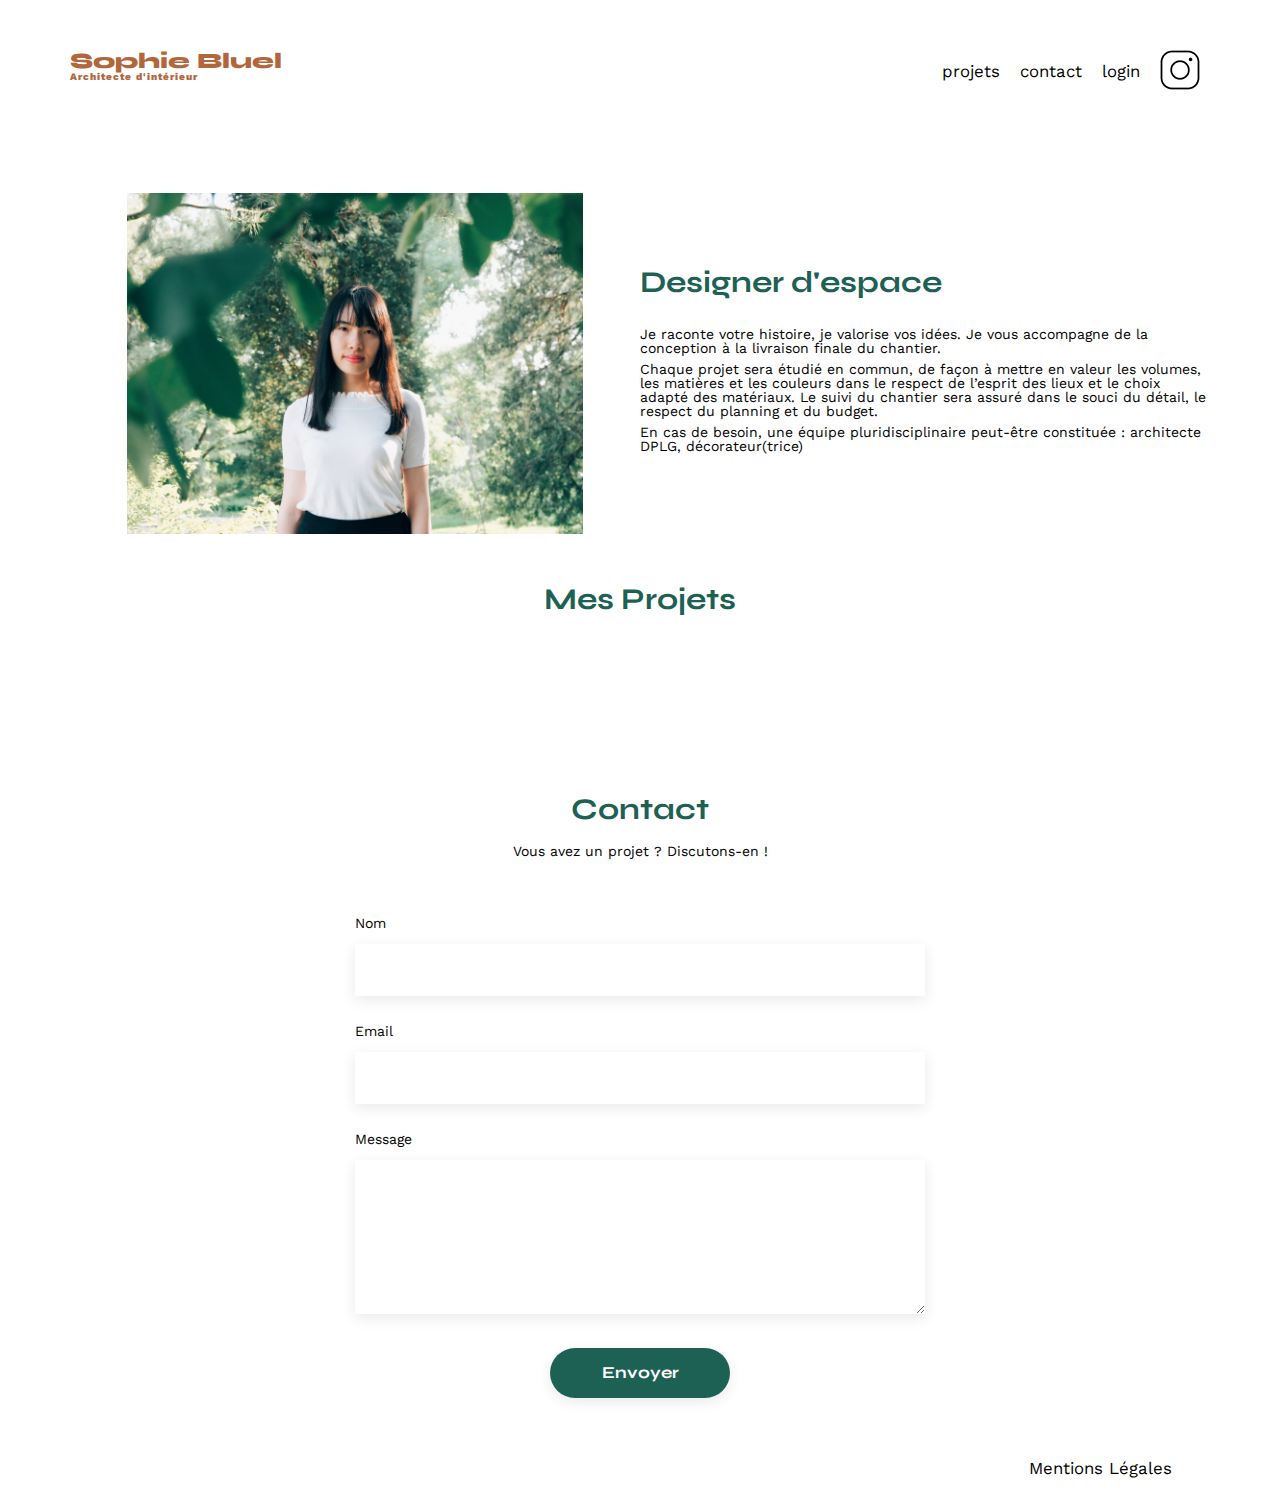
==== commit 70a85ad5: "Minor - Fix : Derniers ajustements" ====
--- a/FrontEnd/index.html
+++ b/FrontEnd/index.html
@@ -53,7 +53,7 @@
           </select>
         </form>
         <section class="modale_add_footer">
-          <button type="button">Valider</button>
+          <button id="modale_add_button" disabled type="button">Valider</button>
         </section>
       </div>
     </div>
--- a/FrontEnd/assets/style_editor.css
+++ b/FrontEnd/assets/style_editor.css
@@ -1,8 +1,4 @@
 /* Pour JS */
-
-* {
-  border: solid red 1px;
-}
 
 /* Modale */
 #modale_overlay {
@@ -255,6 +251,10 @@
   border-radius: 60px;
 }
 
+#modale_add_button:disabled {
+  background-color: lightgrey;
+}
+
 /* HEADER */
 header {
   display: flex;
